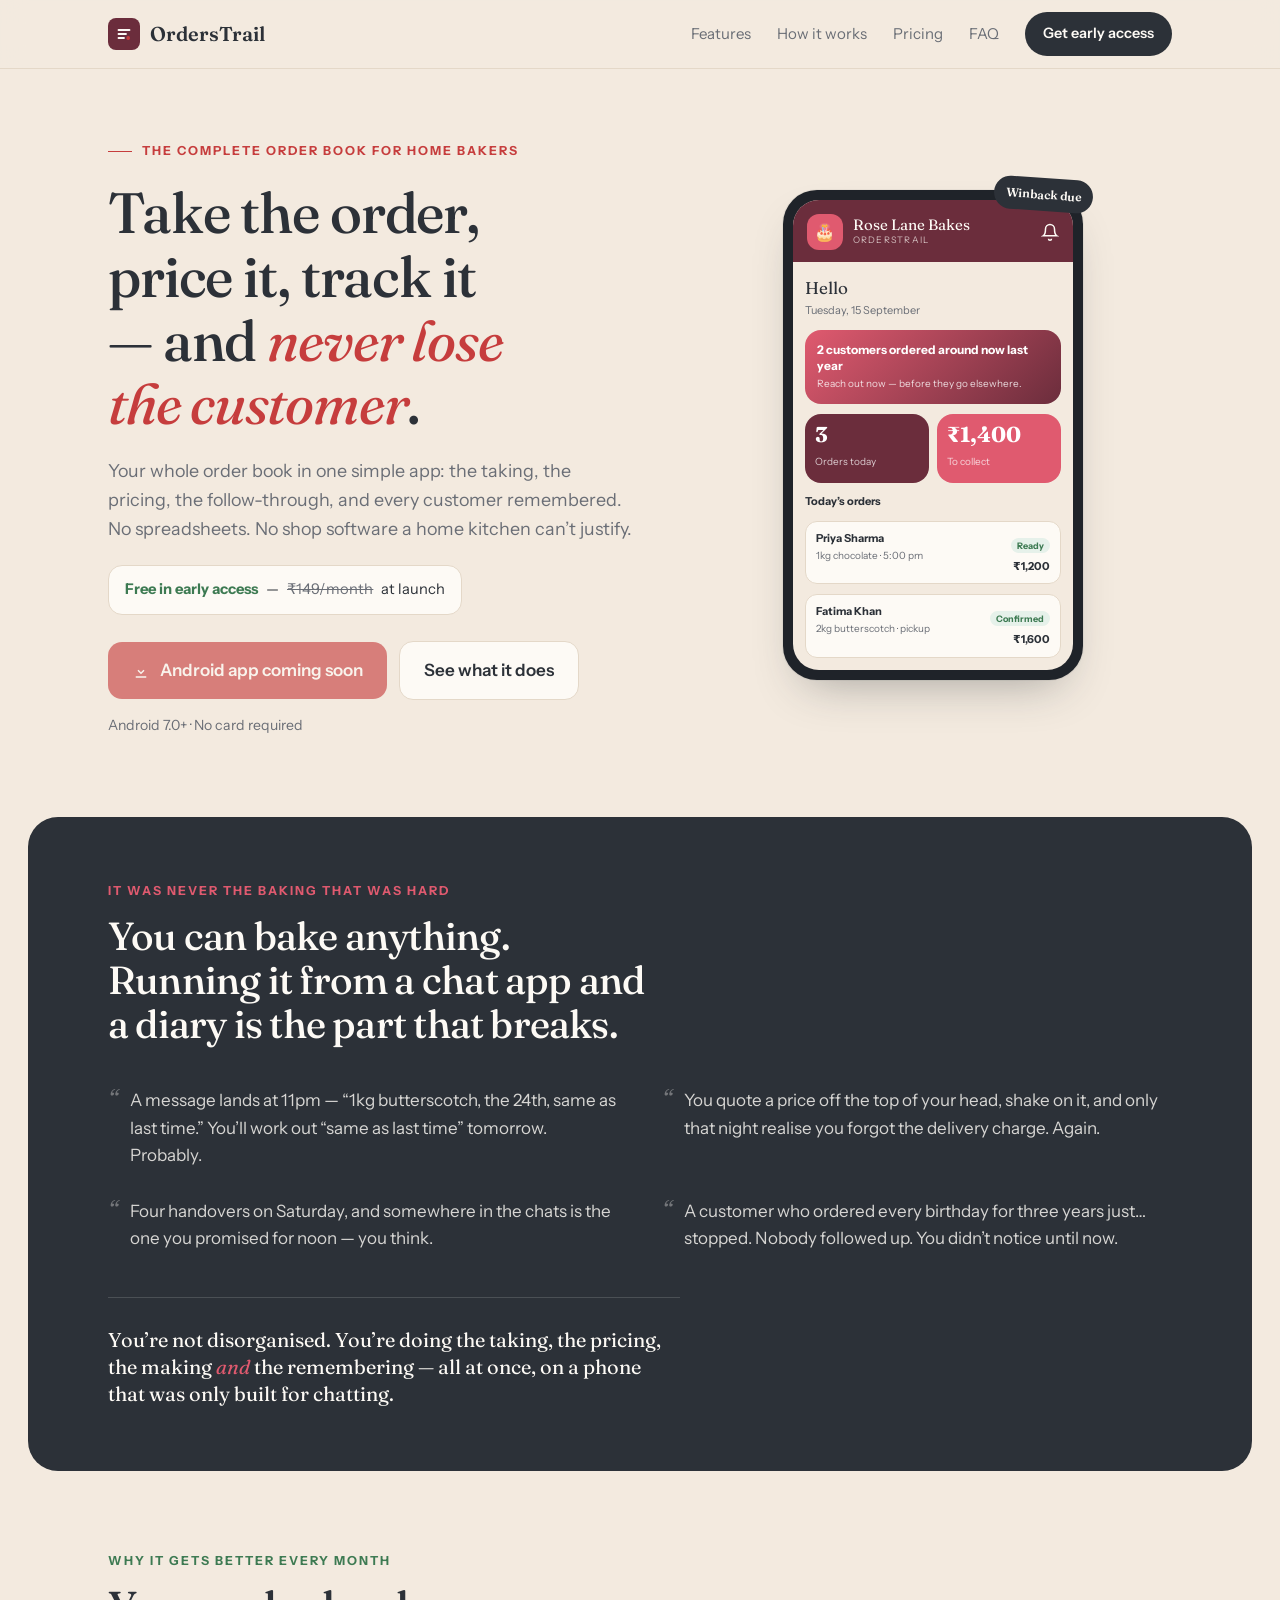
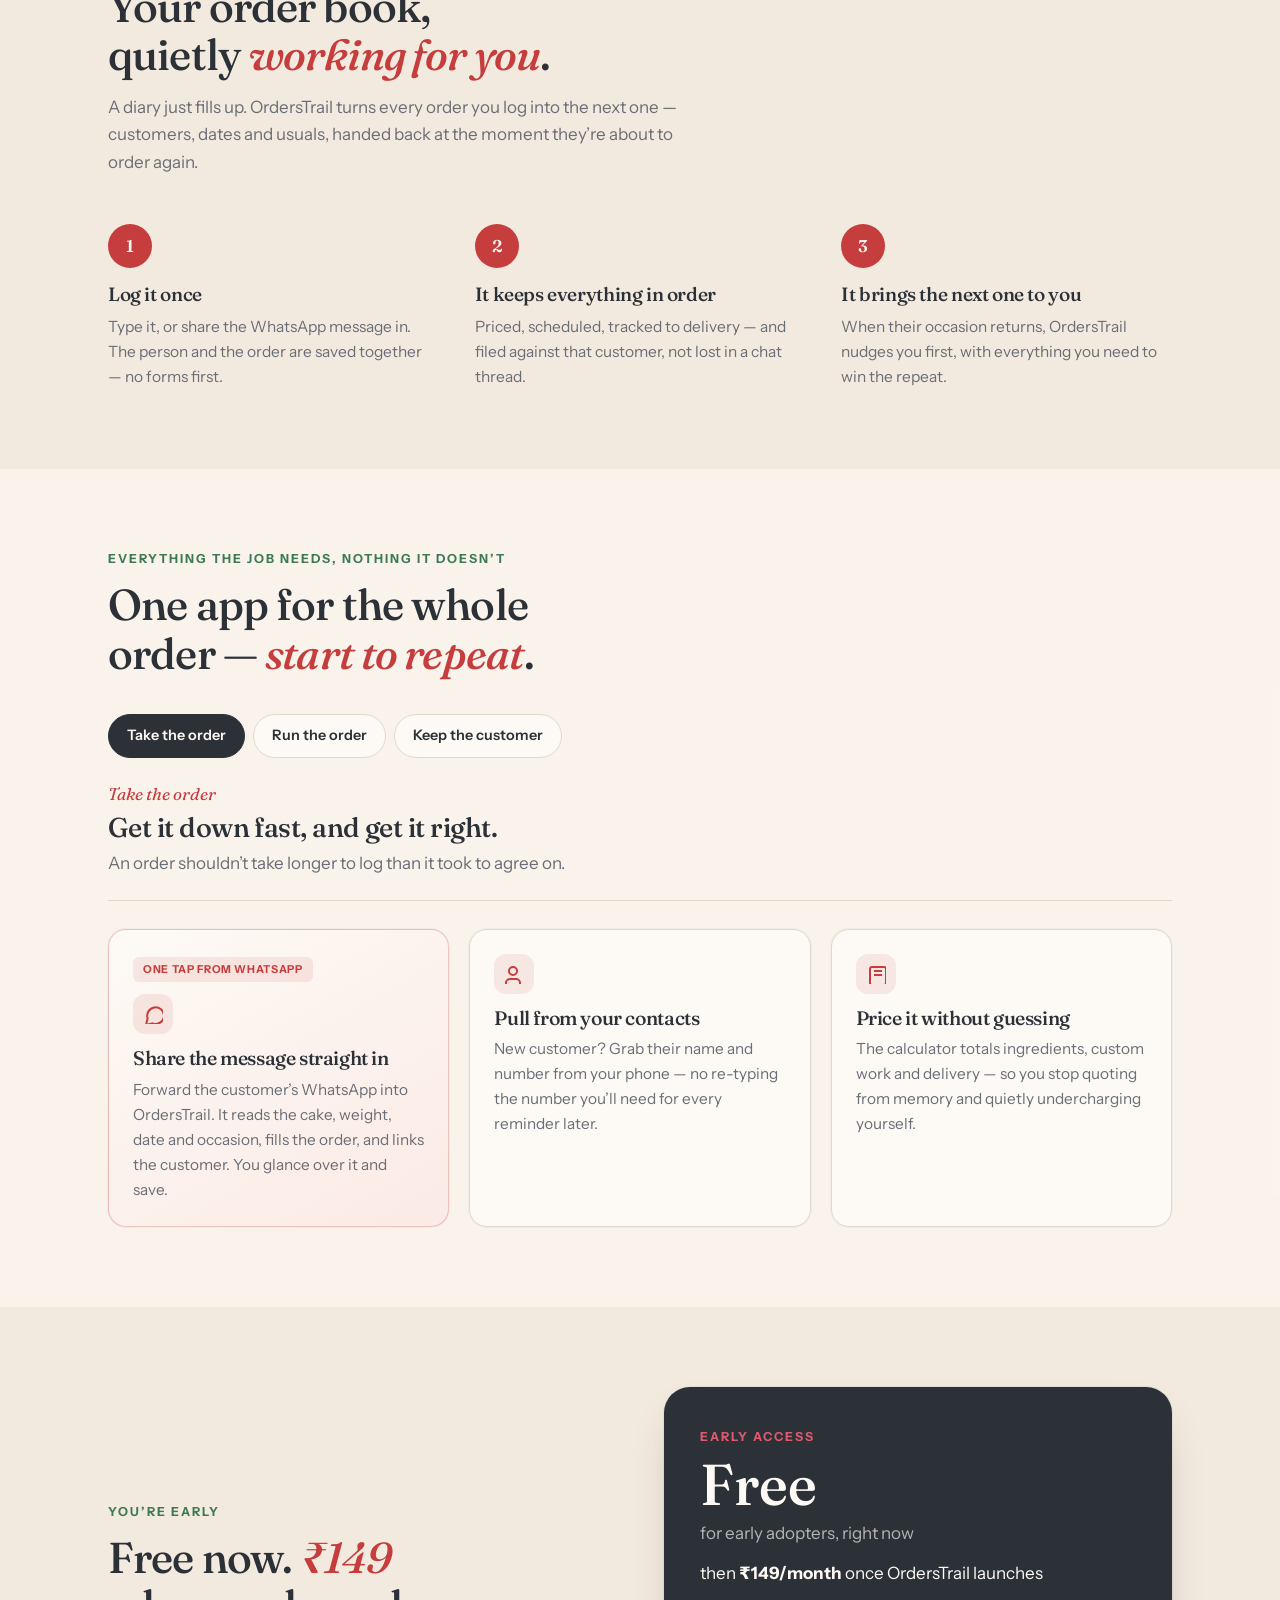
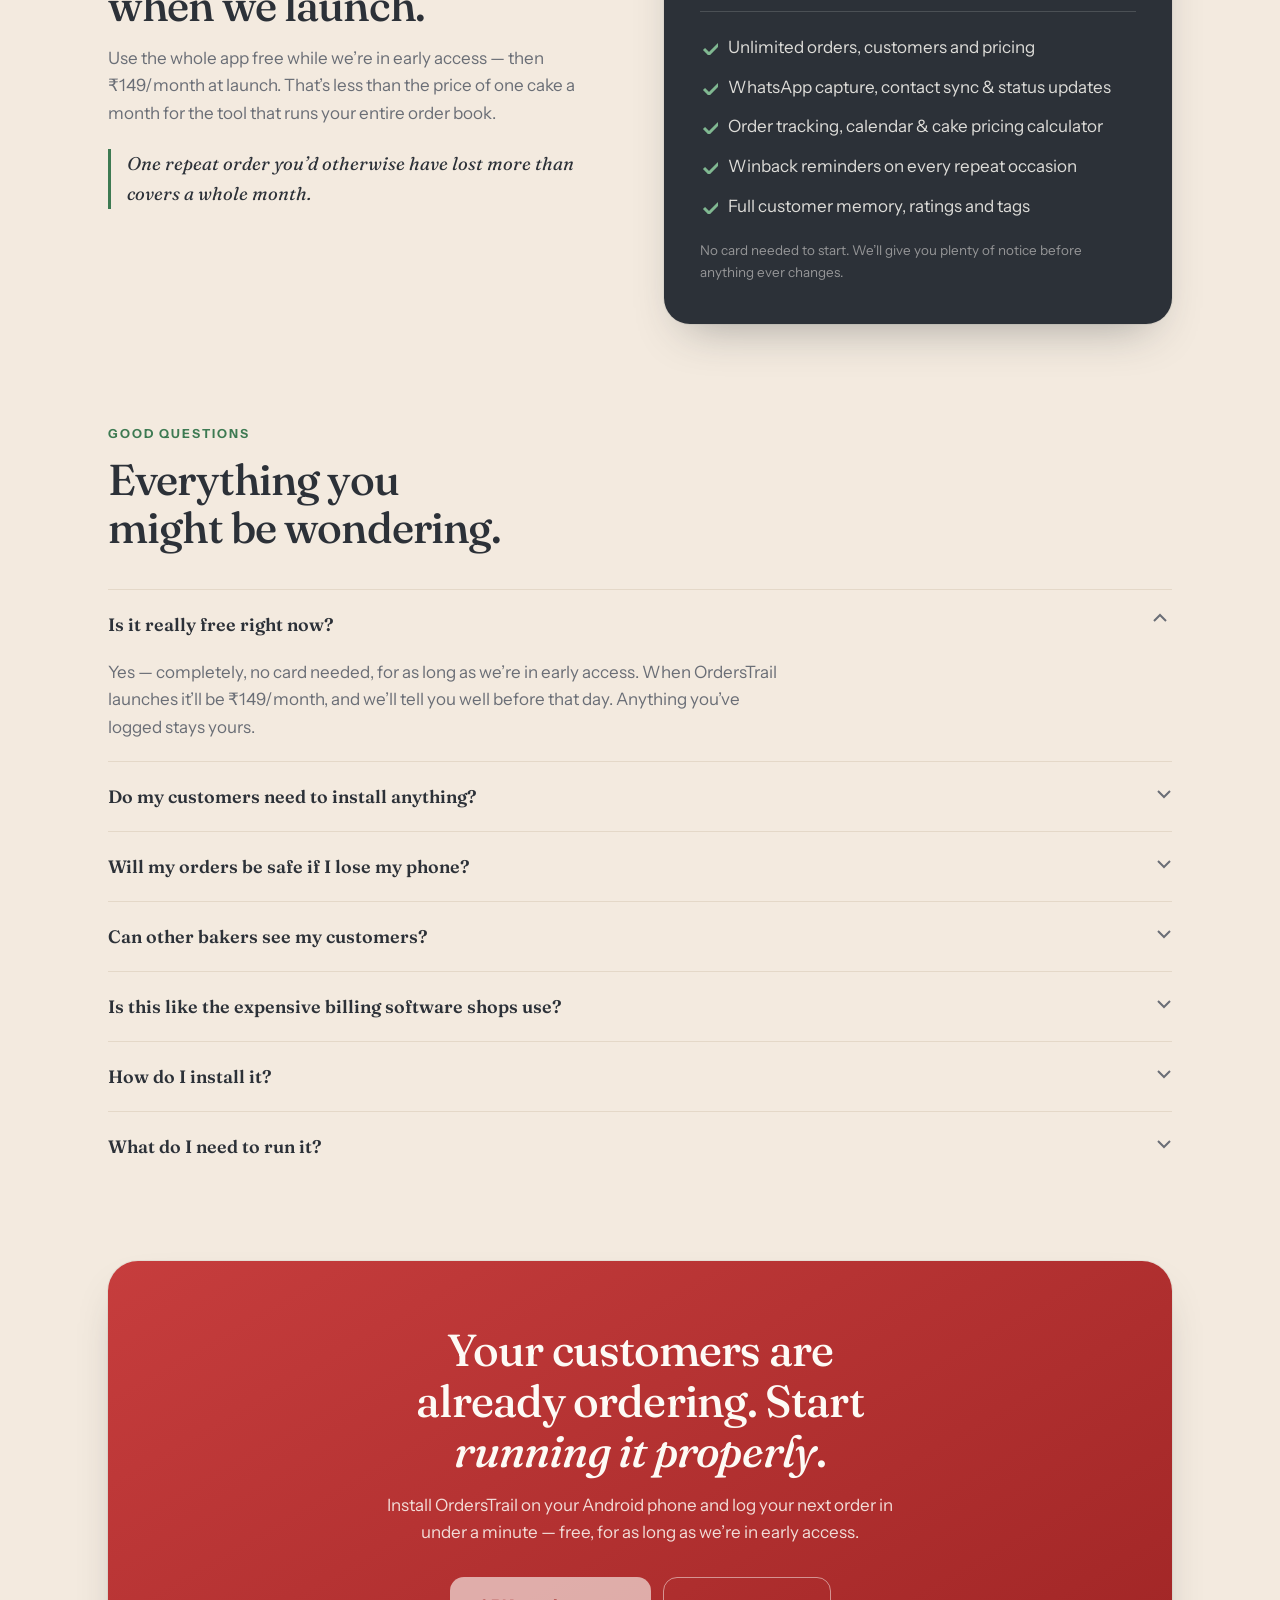
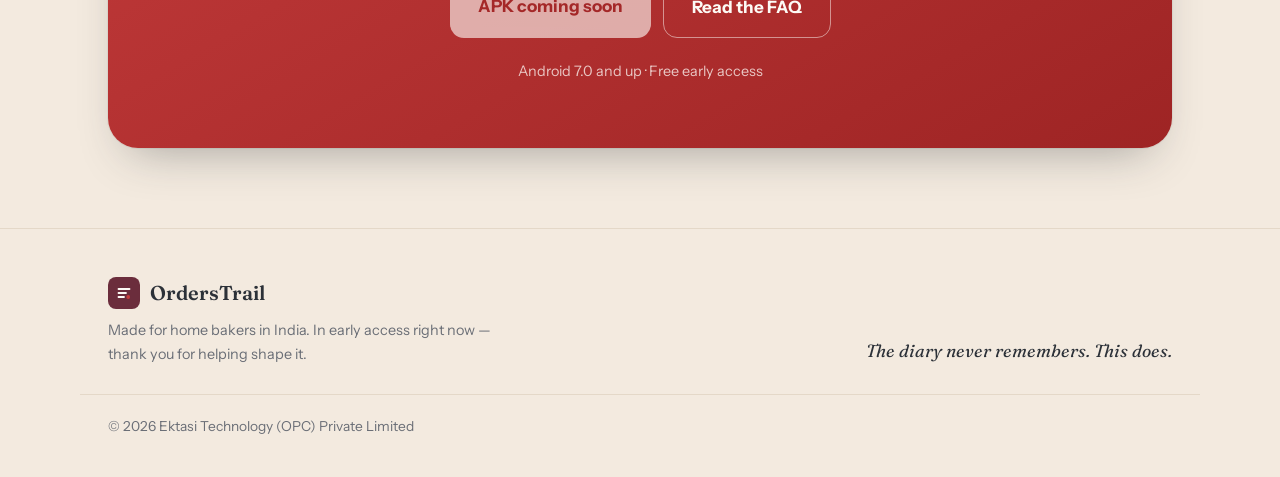
==== index.html @ fa6aa0fa "Add OrdersTrail landing site Landing page, 404 page, icons and robots.txt. Download buttons serve or" ====
<!DOCTYPE html>
<html lang="en">
<head>
<meta charset="UTF-8">
<meta name="viewport" content="width=device-width, initial-scale=1.0">
<title>OrdersTrail — the complete order book for home bakers</title>
<meta name="description" content="Take the order, price it, track it to the door, and never lose the customer. One simple order-management app for home bakers. Free early access, ₹149/month at launch.">
<meta name="theme-color" content="#6B2D3C">
<link rel="icon" href="favicon.svg" type="image/svg+xml">
<link rel="apple-touch-icon" href="apple-touch-icon.png">
<meta property="og:type" content="website">
<meta property="og:site_name" content="OrdersTrail">
<meta property="og:title" content="OrdersTrail — the complete order book for home bakers">
<meta property="og:description" content="Take the order, price it, track it to the door, and never lose the customer. Free in early access for Android.">
<meta name="twitter:card" content="summary">
<link rel="preconnect" href="https://fonts.googleapis.com">
<link rel="preconnect" href="https://fonts.gstatic.com" crossorigin>
<link href="https://fonts.googleapis.com/css2?family=Fraunces:ital,opsz,wght@0,9..144,400..700;1,9..144,400..600&family=Instrument+Sans:ital,wght@0,400..700;1,400..600&display=swap" rel="stylesheet">
<style>
  :root{
    --paper:#F3EADF;
    --cream:#FDFAF5;
    --ink:#2C3138;
    --muted:#6A6E76;
    --line:#E4D8C8;
    --accent:#C63D3D;
    --accent-deep:#9E2424;
    --sage:#3D7A52;
    --sage-soft:#E6F1EA;
    --app-bar:#6B2D3C;
    --app-action:#E05A6F;
    --phone:#1F2329;
    --shadow:0 0 0 1px rgba(44,49,56,.06), 0 22px 48px -22px rgba(44,49,56,.42);
  }
  *{box-sizing:border-box;margin:0;padding:0}
  html{scroll-behavior:smooth;-webkit-font-smoothing:antialiased}
  body{background:var(--paper);color:var(--ink);font-family:"Instrument Sans",system-ui,sans-serif;font-size:17px;line-height:1.62}
  h1,h2,h3,h4{font-family:"Fraunces",Georgia,serif;font-weight:520;line-height:1.12;letter-spacing:-.02em;text-wrap:balance}
  a{color:inherit;text-decoration:none}
  ::selection{background:var(--accent);color:var(--cream)}
  .wrap{max-width:1120px;margin:0 auto;padding:0 28px}
  button{font:inherit;cursor:pointer;background:none;border:0;color:inherit}

  header.nav{position:sticky;top:0;z-index:50;background:rgba(243,234,223,.86);backdrop-filter:blur(12px);border-bottom:1px solid var(--line)}
  .nav-in{display:flex;align-items:center;justify-content:space-between;height:68px}
  .brand{display:flex;align-items:center;gap:10px;font-family:"Fraunces",serif;font-size:1.25rem;font-weight:600}
  .mark{width:32px;height:32px;border-radius:8px;background:var(--app-bar);display:grid;place-items:center}
  .nav-links{display:flex;align-items:center;gap:26px;font-size:.94rem;color:var(--muted)}
  .nav-links a:hover{color:var(--ink)}
  .btn-sm{background:var(--ink);color:var(--cream);padding:10px 18px;border-radius:999px;font-weight:600;font-size:.9rem}
  .btn-sm:hover{background:var(--accent)}
  .menu-btn{display:none;width:44px;height:44px;border-radius:999px}
  .mobile-nav{display:none;border-top:1px solid var(--line);background:var(--cream);padding:12px 28px 18px}
  .mobile-nav a{display:block;padding:12px 8px}
  .mobile-nav.open{display:block}

  .hero{padding:64px 0 80px}
  .hero-grid{display:grid;grid-template-columns:1.05fr .95fr;gap:56px;align-items:center}
  .eyebrow{display:inline-flex;align-items:center;gap:10px;font-size:.78rem;letter-spacing:.16em;text-transform:uppercase;color:var(--accent);font-weight:700;margin-bottom:20px}
  .eyebrow::before{content:"";width:24px;height:1.5px;background:var(--accent)}
  h1.head{font-size:clamp(2.35rem,5vw,3.55rem);font-weight:500;max-width:18ch}
  h1.head em{font-style:italic;font-weight:450;color:var(--accent)}
  .sub{margin-top:20px;font-size:1.12rem;color:var(--muted);max-width:46ch}
  .access{margin-top:22px;display:inline-flex;flex-wrap:wrap;gap:8px;align-items:center;background:var(--cream);border:1px solid var(--line);border-radius:14px;padding:12px 16px;font-size:.92rem}
  .access b{color:var(--sage)}
  .access .thru{color:var(--muted);text-decoration:line-through}
  .cta-row{display:flex;flex-wrap:wrap;gap:12px;margin-top:26px;align-items:center}
  .btn{display:inline-flex;align-items:center;gap:10px;padding:15px 24px;border-radius:14px;font-weight:600;min-height:48px}
  .btn-primary{background:var(--accent);color:var(--cream);box-shadow:0 12px 24px -12px rgba(198,61,61,.65)}
  .btn-primary:hover{transform:translateY(-1px)}
  .btn-ghost{border:1.5px solid var(--line);background:var(--cream)}
  .btn-ghost:hover{border-color:var(--ink)}
  .meta{margin-top:14px;font-size:.88rem;color:var(--muted)}

  .phone-wrap{display:flex;justify-content:center}
  .phone{width:300px;background:var(--phone);border-radius:34px;padding:10px;box-shadow:var(--shadow);position:relative}
  .stamp{position:absolute;right:-10px;top:-12px;background:var(--ink);color:var(--cream);font-family:"Fraunces",serif;font-size:.75rem;font-weight:600;padding:7px 12px;border-radius:999px;transform:rotate(4deg)}
  .screen{background:var(--paper);border-radius:26px;overflow:hidden}
  .appbar{display:flex;align-items:center;justify-content:space-between;background:var(--app-bar);color:var(--cream);padding:14px 14px 12px}
  .appbar-l{display:flex;align-items:center;gap:10px}
  .cake{width:36px;height:36px;border-radius:12px;background:var(--app-action);display:grid;place-items:center}
  .bname{font-family:"Fraunces",serif;font-size:15px;line-height:1.1}
  .bsub{font-size:9px;letter-spacing:.14em;opacity:.7}
  .screen-body{padding:12px;display:flex;flex-direction:column;gap:10px}
  .wb{background:linear-gradient(135deg,var(--app-action),var(--app-bar));color:#fff;border-radius:16px;padding:12px}
  .wb p{font-size:12px;font-weight:700;line-height:1.35}
  .wb span{display:block;font-size:10px;font-weight:400;opacity:.8;margin-top:2px}
  .stats{display:grid;grid-template-columns:1fr 1fr;gap:8px}
  .stat{border-radius:16px;padding:10px;color:#fff}
  .stat.a{background:var(--app-bar)}
  .stat.b{background:var(--app-action)}
  .stat strong{font-family:"Fraunces",serif;font-size:1.35rem;display:block;line-height:1}
  .stat em{font-style:normal;font-size:10px;opacity:.75}
  .orow{background:var(--cream);border:1px solid var(--line);border-radius:12px;padding:8px 10px;display:flex;justify-content:space-between;gap:8px}
  .orow .n{font-size:11px;font-weight:700}
  .orow .i{font-size:10px;color:var(--muted)}
  .pill{font-size:9px;font-weight:700;background:var(--sage-soft);color:var(--sage);border-radius:999px;padding:2px 6px}

  .problem{margin:0 28px;background:var(--ink);color:var(--cream);border-radius:30px;padding:64px 0}
  .problem .kicker{color:var(--app-action);font-size:.78rem;letter-spacing:.16em;text-transform:uppercase;font-weight:700;margin-bottom:14px}
  .problem h2{color:var(--cream);font-size:clamp(1.7rem,3.4vw,2.45rem);font-weight:480;max-width:22ch}
  .scenes{display:grid;grid-template-columns:1fr 1fr;gap:28px 44px;margin-top:40px}
  .scene{display:flex;gap:12px}
  .scene .q{font-family:"Fraunces",serif;font-style:italic;font-size:1.5rem;color:rgba(253,250,245,.35);line-height:1}
  .scene p{color:rgba(253,250,245,.82)}
  .problem-foot{margin-top:44px;padding-top:28px;border-top:1px solid rgba(253,250,245,.15);font-family:"Fraunces",serif;font-size:1.25rem;max-width:44ch;line-height:1.35}
  .problem-foot em{font-style:italic;color:var(--app-action)}

  section.block{padding:80px 0}
  .kicker{font-size:.78rem;letter-spacing:.16em;text-transform:uppercase;color:var(--sage);font-weight:700;margin-bottom:12px}
  h2.title{font-size:clamp(2rem,3.6vw,2.7rem);font-weight:500;max-width:18ch}
  h2.title em{font-style:italic;color:var(--accent)}
  .lead{color:var(--muted);margin-top:14px;max-width:54ch}

  .steps{display:grid;grid-template-columns:repeat(3,1fr);gap:36px;margin-top:48px}
  .snum{width:44px;height:44px;border-radius:50%;background:var(--accent);color:var(--cream);display:grid;place-items:center;font-family:"Fraunces",serif;font-weight:600;margin-bottom:16px}
  .step h3{font-size:1.2rem;margin-bottom:8px}
  .step p{color:var(--muted);font-size:.97rem}

  .features{background:rgba(253,250,245,.6)}
  .tabs{display:flex;gap:8px;flex-wrap:wrap;margin:36px 0 22px}
  .tab{min-height:44px;padding:0 18px;border-radius:999px;border:1px solid var(--line);background:var(--cream);font-weight:600;font-size:.9rem}
  .tab[aria-selected="true"]{background:var(--ink);color:var(--cream);border-color:var(--ink)}
  .act-copy{border-bottom:1px solid var(--line);padding-bottom:22px;margin-bottom:28px}
  .act-copy .time{font-family:"Fraunces",serif;font-style:italic;color:var(--accent)}
  .act-copy h3{font-size:1.7rem;margin:4px 0 8px}
  .act-copy p{color:var(--muted);max-width:56ch}
  .grid{display:grid;grid-template-columns:repeat(3,1fr);gap:20px}
  .fcard{background:var(--cream);border:1px solid var(--line);border-radius:18px;padding:24px;box-shadow:0 0 0 1px rgba(44,49,56,.04)}
  .fcard.standout{border-color:rgba(198,61,61,.28);background:linear-gradient(150deg,#FDFAf5,#FBEAE5)}
  .badge{display:inline-block;font-size:.68rem;letter-spacing:.06em;text-transform:uppercase;font-weight:700;color:var(--accent);background:rgba(198,61,61,.1);padding:4px 10px;border-radius:6px;margin-bottom:12px}
  .ficon{width:40px;height:40px;border-radius:12px;background:rgba(198,61,61,.1);color:var(--accent);display:grid;place-items:center;margin-bottom:14px}
  .fcard h4{font-size:1.22rem;margin-bottom:8px}
  .fcard p{color:var(--muted);font-size:.96rem}
  .panel{display:none}
  .panel.active{display:block}

  .price-grid{display:grid;grid-template-columns:1fr 1fr;gap:48px;align-items:center}
  .quote{margin-top:22px;padding-left:16px;border-left:3px solid var(--sage);font-family:"Fraunces",serif;font-style:italic;font-size:1.15rem}
  .price-box{background:var(--ink);color:var(--cream);border-radius:26px;padding:40px 36px;box-shadow:var(--shadow)}
  .pb-kick{font-size:.78rem;letter-spacing:.16em;text-transform:uppercase;color:var(--app-action);font-weight:700}
  .pb-free{font-family:"Fraunces",serif;font-size:3.6rem;font-weight:520;line-height:.95;margin-top:10px}
  .pb-sub{color:rgba(253,250,245,.65);margin-top:8px}
  .price-box ul{list-style:none;margin-top:24px;padding-top:22px;border-top:1px solid rgba(253,250,245,.15);display:grid;gap:12px}
  .price-box li{display:flex;gap:10px;color:rgba(253,250,245,.85)}
  .price-box li svg{flex:none;margin-top:3px;color:#80B891}
  .pb-note{margin-top:20px;font-size:.84rem;color:rgba(253,250,245,.5)}

  .faq-item{border-top:1px solid var(--line)}
  .faq-item button{width:100%;display:flex;justify-content:space-between;gap:16px;text-align:left;padding:20px 0;font-family:"Fraunces",serif;font-size:1.12rem;font-weight:600}
  .faq-item .a{display:none;padding:0 0 20px;color:var(--muted);max-width:62ch}
  .faq-item.open .a{display:block}
  .chev{transition:transform .2s;color:var(--muted)}
  .faq-item.open .chev{transform:rotate(180deg)}

  .dl{padding-bottom:80px}
  .dl-card{background:linear-gradient(150deg,var(--accent),var(--accent-deep));color:var(--cream);border-radius:30px;padding:64px 28px;text-align:center;box-shadow:var(--shadow)}
  .dl-card h2{color:var(--cream);font-size:clamp(2rem,3.8vw,2.8rem);max-width:20ch;margin:0 auto;font-weight:490}
  .dl-card h2 em{font-style:italic}
  .dl-card .sub2{color:rgba(253,250,245,.85);margin:16px auto 0;max-width:46ch}
  .dl-btns{display:flex;gap:12px;justify-content:center;flex-wrap:wrap;margin-top:30px}
  .btn-dl{background:var(--cream);color:var(--accent-deep);padding:16px 28px;border-radius:14px;font-weight:700}
  .btn-dl.secondary{background:transparent;color:var(--cream);border:1.5px solid rgba(253,250,245,.5)}
  .dl-meta{margin-top:22px;font-size:.9rem;color:rgba(253,250,245,.75)}
  .is-soon{opacity:.62;pointer-events:none;cursor:default;box-shadow:none}

  footer{padding:48px 0 40px;border-top:1px solid var(--line)}
  .foot-in{display:flex;justify-content:space-between;align-items:flex-end;flex-wrap:wrap;gap:20px}
  .foot-in p{color:var(--muted);font-size:.9rem;max-width:42ch;margin-top:10px}
  .foot-tag{font-family:"Fraunces",serif;font-style:italic;font-size:1.1rem}
  .foot-legal{display:flex;justify-content:space-between;flex-wrap:wrap;gap:12px;margin-top:28px;padding-top:20px;border-top:1px solid var(--line);color:var(--muted);font-size:.86rem}

  @media(max-width:860px){
    .nav-links{display:none}
    .menu-btn{display:grid;place-items:center}
    .hero-grid,.scenes,.steps,.grid,.price-grid{grid-template-columns:1fr}
    .hero{padding:40px 0 56px}
    .problem{margin:0 16px}
    .stamp{display:none}
  }
  @media(prefers-reduced-motion:reduce){html{scroll-behavior:auto}}
</style>
</head>
<body>

<header class="nav">
  <div class="wrap nav-in">
    <a class="brand" href="#">
      <span class="mark" aria-hidden="true">
        <svg width="16" height="16" viewBox="0 0 16 16" fill="none"><path d="M2.5 4h11M2.5 8h7.5M2.5 12h5.5" stroke="#FDFAF5" stroke-width="1.8" stroke-linecap="round"/><circle cx="12.2" cy="12" r="1.9" fill="#C63D3D"/></svg>
      </span>
      OrdersTrail
    </a>
    <nav class="nav-links">
      <a href="#features">Features</a>
      <a href="#how">How it works</a>
      <a href="#pricing">Pricing</a>
      <a href="#faq">FAQ</a>
      <a class="btn-sm" href="#get">Get early access</a>
    </nav>
    <button class="menu-btn" type="button" aria-label="Open menu" onclick="document.getElementById('mnav').classList.toggle('open')">
      <svg width="20" height="20" viewBox="0 0 24 24" fill="none" stroke="currentColor" stroke-width="2"><path d="M4 7h16M4 12h16M4 17h16"/></svg>
    </button>
  </div>
  <nav class="mobile-nav" id="mnav">
    <a href="#features" onclick="this.parentElement.classList.remove('open')">Features</a>
    <a href="#how" onclick="this.parentElement.classList.remove('open')">How it works</a>
    <a href="#pricing" onclick="this.parentElement.classList.remove('open')">Pricing</a>
    <a href="#faq" onclick="this.parentElement.classList.remove('open')">FAQ</a>
    <a class="btn-sm" href="#get" style="display:inline-block;margin-top:8px;text-align:center" onclick="this.parentElement.classList.remove('open')">Download for Android</a>
  </nav>
</header>

<section class="hero">
  <div class="wrap hero-grid">
    <div>
      <p class="eyebrow">The complete order book for home bakers</p>
      <h1 class="head">Take the order, price it, track it — and <em>never lose the customer</em>.</h1>
      <p class="sub">Your whole order book in one simple app: the taking, the pricing, the follow-through, and every customer remembered. No spreadsheets. No shop software a home kitchen can’t justify.</p>
      <div class="access"><b>Free in early access</b> — <span class="thru">₹149/month</span> at launch</div>
      <div class="cta-row">
        <a class="btn btn-primary" href="orderstrail.apk" download="OrdersTrail.apk" type="application/vnd.android.package-archive" data-apk data-soon="Android app coming soon">
          <svg width="18" height="18" viewBox="0 0 24 24" fill="currentColor" aria-hidden="true"><path d="M12 3v10.6l3.3-3.3 1.4 1.4L12 16.4l-4.7-4.7 1.4-1.4L12 13.6V3zM5 19h14v2H5z"/></svg>
          <span data-apk-label>Download for Android</span>
        </a>
        <a class="btn btn-ghost" href="#features">See what it does</a>
      </div>
      <p class="meta">Android 7.0+<span class="apk-size" hidden> · ~<span data-mb></span> MB</span> · No card required</p>
    </div>

    <div class="phone-wrap">
      <div class="phone">
        <span class="stamp">Winback due</span>
        <div class="screen">
          <div class="appbar">
            <div class="appbar-l">
              <div class="cake">🎂</div>
              <div>
                <div class="bname">Rose Lane Bakes</div>
                <div class="bsub">ORDERSTRAIL</div>
              </div>
            </div>
            <svg width="18" height="18" viewBox="0 0 24 24" fill="none" stroke="currentColor" stroke-width="2"><path d="M6 8a6 6 0 0 1 12 0c0 7 3 9 3 9H3s3-2 3-9"/><path d="M10 21a2 2 0 0 0 4 0"/></svg>
          </div>
          <div class="screen-body">
            <div>
              <div style="font-family:Fraunces,serif;font-size:17px">Hello</div>
              <div style="font-size:11px;color:var(--muted)">Tuesday, 15 September</div>
            </div>
            <div class="wb">
              <p>2 customers ordered around now last year</p>
              <span>Reach out now — before they go elsewhere.</span>
            </div>
            <div class="stats">
              <div class="stat a"><strong>3</strong><em>Orders today</em></div>
              <div class="stat b"><strong>₹1,400</strong><em>To collect</em></div>
            </div>
            <div style="font-size:11px;font-weight:700">Today’s orders</div>
            <div class="orow">
              <div><div class="n">Priya Sharma</div><div class="i">1kg chocolate · 5:00 pm</div></div>
              <div style="text-align:right"><span class="pill">Ready</span><div class="n">₹1,200</div></div>
            </div>
            <div class="orow">
              <div><div class="n">Fatima Khan</div><div class="i">2kg butterscotch · pickup</div></div>
              <div style="text-align:right"><span class="pill">Confirmed</span><div class="n">₹1,600</div></div>
            </div>
          </div>
        </div>
      </div>
    </div>
  </div>
</section>

<section>
  <div class="problem">
    <div class="wrap">
      <p class="kicker">It was never the baking that was hard</p>
      <h2>You can bake anything. Running it from a chat app and a diary is the part that breaks.</h2>
      <div class="scenes">
        <div class="scene"><span class="q">“</span><p>A message lands at 11pm — “1kg butterscotch, the 24th, same as last time.” You’ll work out “same as last time” tomorrow. Probably.</p></div>
        <div class="scene"><span class="q">“</span><p>You quote a price off the top of your head, shake on it, and only that night realise you forgot the delivery charge. Again.</p></div>
        <div class="scene"><span class="q">“</span><p>Four handovers on Saturday, and somewhere in the chats is the one you promised for noon — you think.</p></div>
        <div class="scene"><span class="q">“</span><p>A customer who ordered every birthday for three years just… stopped. Nobody followed up. You didn’t notice until now.</p></div>
      </div>
      <p class="problem-foot">You’re not disorganised. You’re doing the taking, the pricing, the making <em>and</em> the remembering — all at once, on a phone that was only built for chatting.</p>
    </div>
  </div>
</section>

<section class="block" id="how">
  <div class="wrap">
    <p class="kicker">Why it gets better every month</p>
    <h2 class="title">Your order book, quietly <em>working for you</em>.</h2>
    <p class="lead">A diary just fills up. OrdersTrail turns every order you log into the next one — customers, dates and usuals, handed back at the moment they’re about to order again.</p>
    <div class="steps">
      <div class="step"><div class="snum">1</div><h3>Log it once</h3><p>Type it, or share the WhatsApp message in. The person and the order are saved together — no forms first.</p></div>
      <div class="step"><div class="snum">2</div><h3>It keeps everything in order</h3><p>Priced, scheduled, tracked to delivery — and filed against that customer, not lost in a chat thread.</p></div>
      <div class="step"><div class="snum">3</div><h3>It brings the next one to you</h3><p>When their occasion returns, OrdersTrail nudges you first, with everything you need to win the repeat.</p></div>
    </div>
  </div>
</section>

<section class="block features" id="features">
  <div class="wrap">
    <p class="kicker">Everything the job needs, nothing it doesn’t</p>
    <h2 class="title">One app for the whole order — <em>start to repeat</em>.</h2>
    <div class="tabs" role="tablist">
      <button class="tab" role="tab" aria-selected="true" data-tab="take">Take the order</button>
      <button class="tab" role="tab" aria-selected="false" data-tab="run">Run the order</button>
      <button class="tab" role="tab" aria-selected="false" data-tab="keep">Keep the customer</button>
    </div>

    <div class="panel active" id="take">
      <div class="act-copy">
        <p class="time">Take the order</p>
        <h3>Get it down fast, and get it right.</h3>
        <p>An order shouldn’t take longer to log than it took to agree on.</p>
      </div>
      <div class="grid">
        <article class="fcard standout">
          <span class="badge">One tap from WhatsApp</span>
          <div class="ficon"><svg width="20" height="20" fill="none" stroke="currentColor" stroke-width="2"><path d="M21 11.5a8.4 8.4 0 0 1-11.3 7.9L3 21l1.6-6.7A8.4 8.4 0 1 1 21 11.5Z"/></svg></div>
          <h4>Share the message straight in</h4>
          <p>Forward the customer’s WhatsApp into OrdersTrail. It reads the cake, weight, date and occasion, fills the order, and links the customer. You glance over it and save.</p>
        </article>
        <article class="fcard">
          <div class="ficon"><svg width="20" height="20" fill="none" stroke="currentColor" stroke-width="2"><path d="M16 21v-2a4 4 0 0 0-4-4H6a4 4 0 0 0-4 4v2"/><circle cx="9" cy="7" r="4"/></svg></div>
          <h4>Pull from your contacts</h4>
          <p>New customer? Grab their name and number from your phone — no re-typing the number you’ll need for every reminder later.</p>
        </article>
        <article class="fcard">
          <div class="ficon"><svg width="20" height="20" fill="none" stroke="currentColor" stroke-width="2"><rect x="4" y="3" width="16" height="18" rx="2"/><path d="M8 7h8M8 11h8"/></svg></div>
          <h4>Price it without guessing</h4>
          <p>The calculator totals ingredients, custom work and delivery — so you stop quoting from memory and quietly undercharging yourself.</p>
        </article>
      </div>
    </div>

    <div class="panel" id="run">
      <div class="act-copy">
        <p class="time">Run the order</p>
        <h3>Get them all made and out the door.</h3>
        <p>Everyday order management — no clunky POS, just what a baker actually needs.</p>
      </div>
      <div class="grid">
        <article class="fcard">
          <div class="ficon"><svg width="20" height="20" fill="none" stroke="currentColor" stroke-width="2"><path d="M9 11l3 3L22 4"/><path d="M21 12v7a2 2 0 0 1-2 2H5a2 2 0 0 1-2-2V5a2 2 0 0 1 2-2h11"/></svg></div>
          <h4>Track every order to the door</h4>
          <p>New, confirmed, ready, delivered. One tap sends the right WhatsApp update for wherever it’s at — no retyping the same message.</p>
        </article>
        <article class="fcard">
          <div class="ficon"><svg width="20" height="20" fill="none" stroke="currentColor" stroke-width="2"><path d="M8 2v4M16 2v4M3 10h18"/><rect x="3" y="4" width="18" height="18" rx="2"/></svg></div>
          <h4>See your whole week</h4>
          <p>Every handover on a calendar. Spot the Saturday that already has four cakes — before you say yes to a fifth.</p>
        </article>
        <article class="fcard">
          <div class="ficon"><svg width="20" height="20" fill="none" stroke="currentColor" stroke-width="2"><path d="M3 3v18h18"/><path d="M7 15l4-5 3 3 5-7"/></svg></div>
          <h4>Know how you’re doing</h4>
          <p>Sales broken down on the screen. “How’s this week going?” answered in a glance — not a spreadsheet you never open.</p>
        </article>
      </div>
    </div>

    <div class="panel" id="keep">
      <div class="act-copy">
        <p class="time">Keep the customer</p>
        <h3>The part a diary can never do.</h3>
        <p>The order’s delivered. A diary forgets them here — this is where the next order comes from.</p>
      </div>
      <div class="grid">
        <article class="fcard standout">
          <span class="badge">The one that pays for itself</span>
          <div class="ficon"><svg width="20" height="20" fill="none" stroke="currentColor" stroke-width="2"><path d="M3 12a9 9 0 1 0 3-6.7"/><path d="M3 4v4h4"/></svg></div>
          <h4>Winback — last year’s order, handed back</h4>
          <p>Days before someone’s yearly occasion, they rise to the top of your list — with last year’s order and a message ready to send.</p>
        </article>
        <article class="fcard">
          <div class="ficon"><svg width="20" height="20" fill="none" stroke="currentColor" stroke-width="2"><rect x="3" y="4" width="18" height="16" rx="2"/><circle cx="9" cy="10" r="2"/></svg></div>
          <h4>Every customer, remembered</h4>
          <p>Full order history, their usual, your private notes — all in one tap. Everything you’d have to hold in your head, kept for you.</p>
        </article>
        <article class="fcard">
          <div class="ficon"><svg width="20" height="20" fill="none" stroke="currentColor" stroke-width="2"><path d="m12 3 2.9 5.9 6.5.9-4.7 4.6 1.1 6.5L12 18l-5.8 3 1.1-6.5L2.6 9.8l6.5-.9L12 3Z"/></svg></div>
          <h4>Rate the person, not the order</h4>
          <p>A big order can still be a difficult customer. A private rating stays on the person — only you ever see it.</p>
        </article>
      </div>
    </div>
  </div>
</section>

<section class="block" id="pricing">
  <div class="wrap price-grid">
    <div>
      <p class="kicker">You’re early</p>
      <h2 class="title">Free now. <em>₹149</em> when we launch.</h2>
      <p class="lead">Use the whole app free while we’re in early access — then ₹149/month at launch. That’s less than the price of one cake a month for the tool that runs your entire order book.</p>
      <p class="quote">One repeat order you’d otherwise have lost more than covers a whole month.</p>
    </div>
    <div class="price-box">
      <div class="pb-kick">Early access</div>
      <div class="pb-free">Free</div>
      <div class="pb-sub">for early adopters, right now</div>
      <p style="margin-top:12px">then <b>₹149/month</b> once OrdersTrail launches</p>
      <ul>
        <li><svg width="18" height="18" fill="none" stroke="currentColor" stroke-width="3"><path d="M20 6 9 17l-5-5"/></svg> Unlimited orders, customers and pricing</li>
        <li><svg width="18" height="18" fill="none" stroke="currentColor" stroke-width="3"><path d="M20 6 9 17l-5-5"/></svg> WhatsApp capture, contact sync & status updates</li>
        <li><svg width="18" height="18" fill="none" stroke="currentColor" stroke-width="3"><path d="M20 6 9 17l-5-5"/></svg> Order tracking, calendar & cake pricing calculator</li>
        <li><svg width="18" height="18" fill="none" stroke="currentColor" stroke-width="3"><path d="M20 6 9 17l-5-5"/></svg> Winback reminders on every repeat occasion</li>
        <li><svg width="18" height="18" fill="none" stroke="currentColor" stroke-width="3"><path d="M20 6 9 17l-5-5"/></svg> Full customer memory, ratings and tags</li>
      </ul>
      <p class="pb-note">No card needed to start. We’ll give you plenty of notice before anything ever changes.</p>
    </div>
  </div>
</section>

<section class="block" id="faq" style="padding-top:20px">
  <div class="wrap">
    <p class="kicker">Good questions</p>
    <h2 class="title">Everything you might be wondering.</h2>
    <div style="margin-top:36px">
      <div class="faq-item open">
        <button type="button">Is it really free right now? <svg class="chev" width="20" height="20" fill="none" stroke="currentColor" stroke-width="2"><path d="m6 9 6 6 6-6"/></svg></button>
        <p class="a">Yes — completely, no card needed, for as long as we’re in early access. When OrdersTrail launches it’ll be ₹149/month, and we’ll tell you well before that day. Anything you’ve logged stays yours.</p>
      </div>
      <div class="faq-item">
        <button type="button">Do my customers need to install anything? <svg class="chev" width="20" height="20" fill="none" stroke="currentColor" stroke-width="2"><path d="m6 9 6 6 6-6"/></svg></button>
        <p class="a">No. OrdersTrail is just for you. Your customers keep ordering however they do now — usually WhatsApp — and you keep the record on your side.</p>
      </div>
      <div class="faq-item">
        <button type="button">Will my orders be safe if I lose my phone? <svg class="chev" width="20" height="20" fill="none" stroke="currentColor" stroke-width="2"><path d="m6 9 6 6 6-6"/></svg></button>
        <p class="a">Yes. Your orders live in a secure cloud, not only on your phone, so signing in on a new phone brings everything back.</p>
      </div>
      <div class="faq-item">
        <button type="button">Can other bakers see my customers? <svg class="chev" width="20" height="20" fill="none" stroke="currentColor" stroke-width="2"><path d="m6 9 6 6 6-6"/></svg></button>
        <p class="a">Never. Your order book is private to your own account. No other baker can reach it.</p>
      </div>
      <div class="faq-item">
        <button type="button">Is this like the expensive billing software shops use? <svg class="chev" width="20" height="20" fill="none" stroke="currentColor" stroke-width="2"><path d="m6 9 6 6 6-6"/></svg></button>
        <p class="a">No, and that’s the point. Those are built for storefronts with staff, and priced for them. OrdersTrail is built for one baker and a phone.</p>
      </div>
      <div class="faq-item">
        <button type="button">How do I install it? <svg class="chev" width="20" height="20" fill="none" stroke="currentColor" stroke-width="2"><path d="m6 9 6 6 6-6"/></svg></button>
        <p class="a">Tap Download, then open OrdersTrail.apk from your notifications or your Downloads folder. The first time, Android asks for permission to install apps from your browser — tap Settings, switch on “Allow from this source”, go back and tap Install. On older phones the switch is under Settings → Security → Unknown sources. You only do this once.</p>
      </div>
      <div class="faq-item">
        <button type="button">What do I need to run it? <svg class="chev" width="20" height="20" fill="none" stroke="currentColor" stroke-width="2"><path d="m6 9 6 6 6-6"/></svg></button>
        <p class="a">Any Android phone on version 7.0 or newer, and the same internet connection you already use for WhatsApp.<span class="apk-size" hidden> It’s a small download, around <span data-mb></span> MB.</span></p>
      </div>
    </div>
  </div>
</section>

<section class="wrap dl" id="get">
  <div class="dl-card">
    <h2>Your customers are already ordering. Start <em>running it properly</em>.</h2>
    <p class="sub2">Install OrdersTrail on your Android phone and log your next order in under a minute — free, for as long as we’re in early access.</p>
    <div class="dl-btns">
      <a class="btn-dl" href="orderstrail.apk" download="OrdersTrail.apk" type="application/vnd.android.package-archive" data-apk data-soon="APK coming soon"><span data-apk-label>Download the APK</span></a>
      <a class="btn-dl secondary" href="#faq">Read the FAQ</a>
    </div>
    <p class="dl-meta">Android 7.0 and up<span class="apk-size" hidden> · ~<span data-mb></span> MB</span> · Free early access</p>
  </div>
</section>

<footer>
  <div class="wrap foot-in">
    <div>
      <div class="brand">
        <span class="mark" aria-hidden="true">
          <svg width="16" height="16" viewBox="0 0 16 16" fill="none"><path d="M2.5 4h11M2.5 8h7.5M2.5 12h5.5" stroke="#FDFAF5" stroke-width="1.8" stroke-linecap="round"/><circle cx="12.2" cy="12" r="1.9" fill="#C63D3D"/></svg>
        </span>
        OrdersTrail
      </div>
      <p>Made for home bakers in India. In early access right now — thank you for helping shape it.</p>
    </div>
    <div class="foot-tag">The diary never remembers. This does.</div>
  </div>
  <div class="wrap foot-legal">
    <span>© 2026 Ektasi Technology (OPC) Private Limited</span>
  </div>
</footer>

<script>
  document.querySelectorAll('.tab').forEach(function(btn){
    btn.addEventListener('click', function(){
      document.querySelectorAll('.tab').forEach(function(b){ b.setAttribute('aria-selected','false'); });
      document.querySelectorAll('.panel').forEach(function(p){ p.classList.remove('active'); });
      btn.setAttribute('aria-selected','true');
      document.getElementById(btn.getAttribute('data-tab')).classList.add('active');
    });
  });
  document.querySelectorAll('.faq-item button').forEach(function(btn){
    btn.addEventListener('click', function(){
      var item = btn.parentElement;
      var open = item.classList.contains('open');
      document.querySelectorAll('.faq-item').forEach(function(i){ i.classList.remove('open'); });
      if(!open) item.classList.add('open');
    });
  });

  // Download buttons: read the real APK size from the server, or show
  // "coming soon" while orderstrail.apk hasn't been uploaded yet.
  (function(){
    var links = document.querySelectorAll('[data-apk]');
    if (!links.length || !window.fetch) return;
    fetch(links[0].getAttribute('href'), {method:'HEAD', cache:'no-store'}).then(function(r){
      var type = (r.headers.get('content-type') || '').toLowerCase();
      if (r.status === 404 || (r.ok && type.indexOf('text/html') === 0)) {
        links.forEach(function(a){
          a.removeAttribute('href');
          a.removeAttribute('download');
          a.setAttribute('aria-disabled', 'true');
          a.classList.add('is-soon');
          var label = a.querySelector('[data-apk-label]');
          if (label) label.textContent = a.getAttribute('data-soon');
        });
        return;
      }
      var bytes = parseInt(r.headers.get('content-length') || '0', 10);
      if (!r.ok || !bytes) return;
      var mb = String(Math.max(1, Math.round(bytes / 1048576)));
      document.querySelectorAll('[data-mb]').forEach(function(s){ s.textContent = mb; });
      document.querySelectorAll('.apk-size').forEach(function(s){ s.hidden = false; });
    }).catch(function(){});
  })();
</script>
</body>
</html>
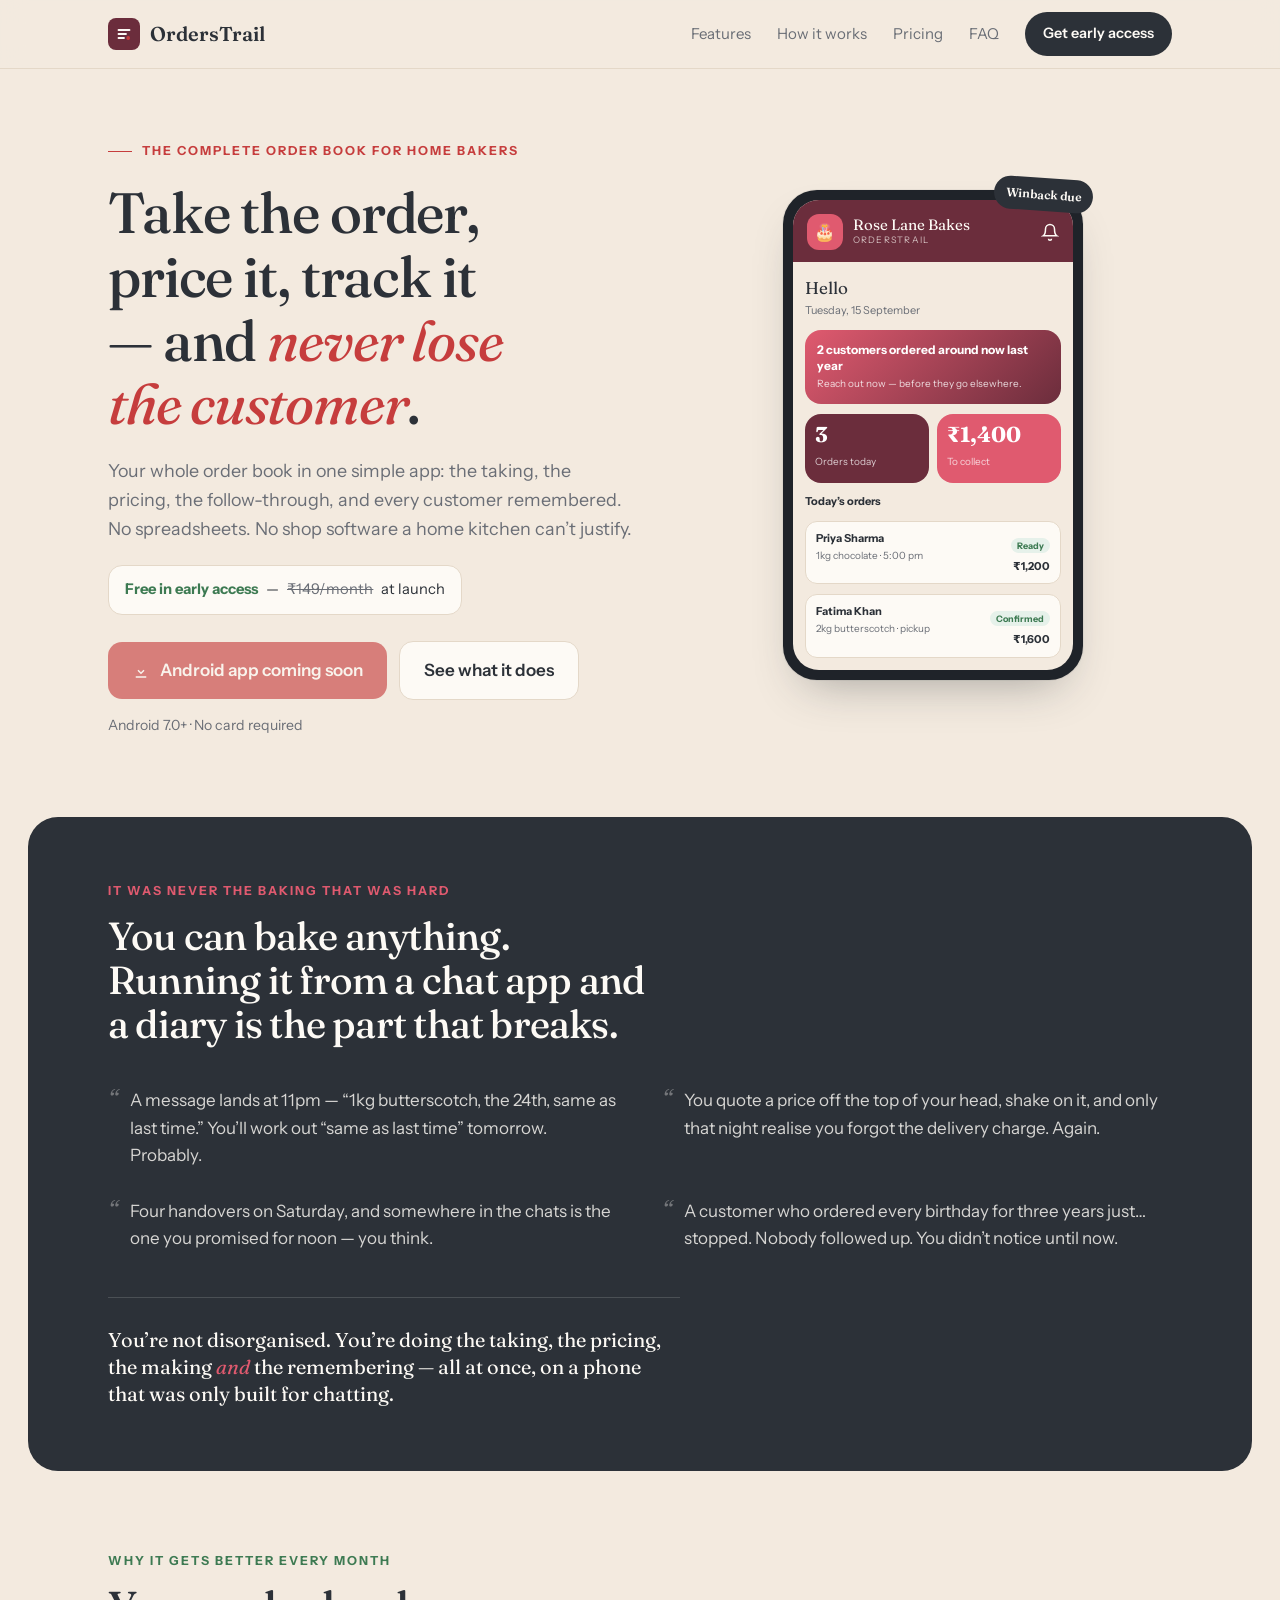
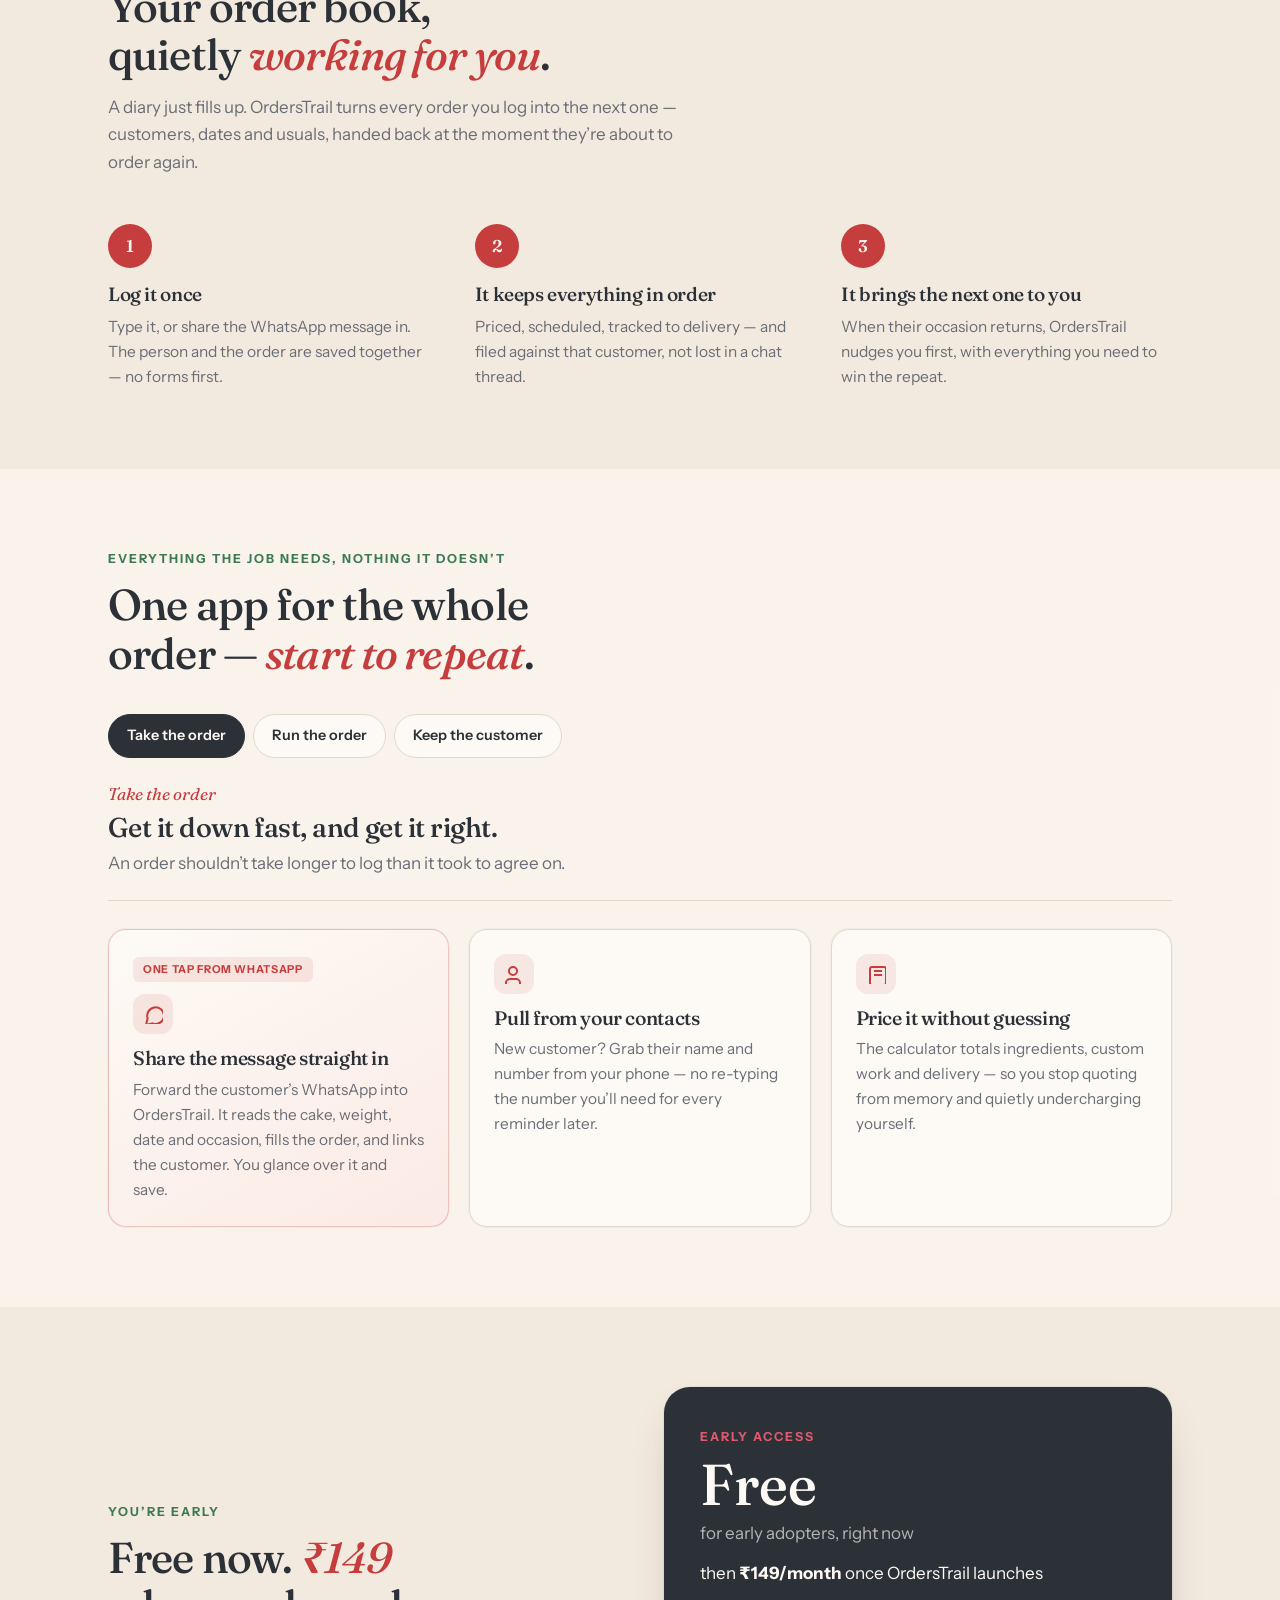
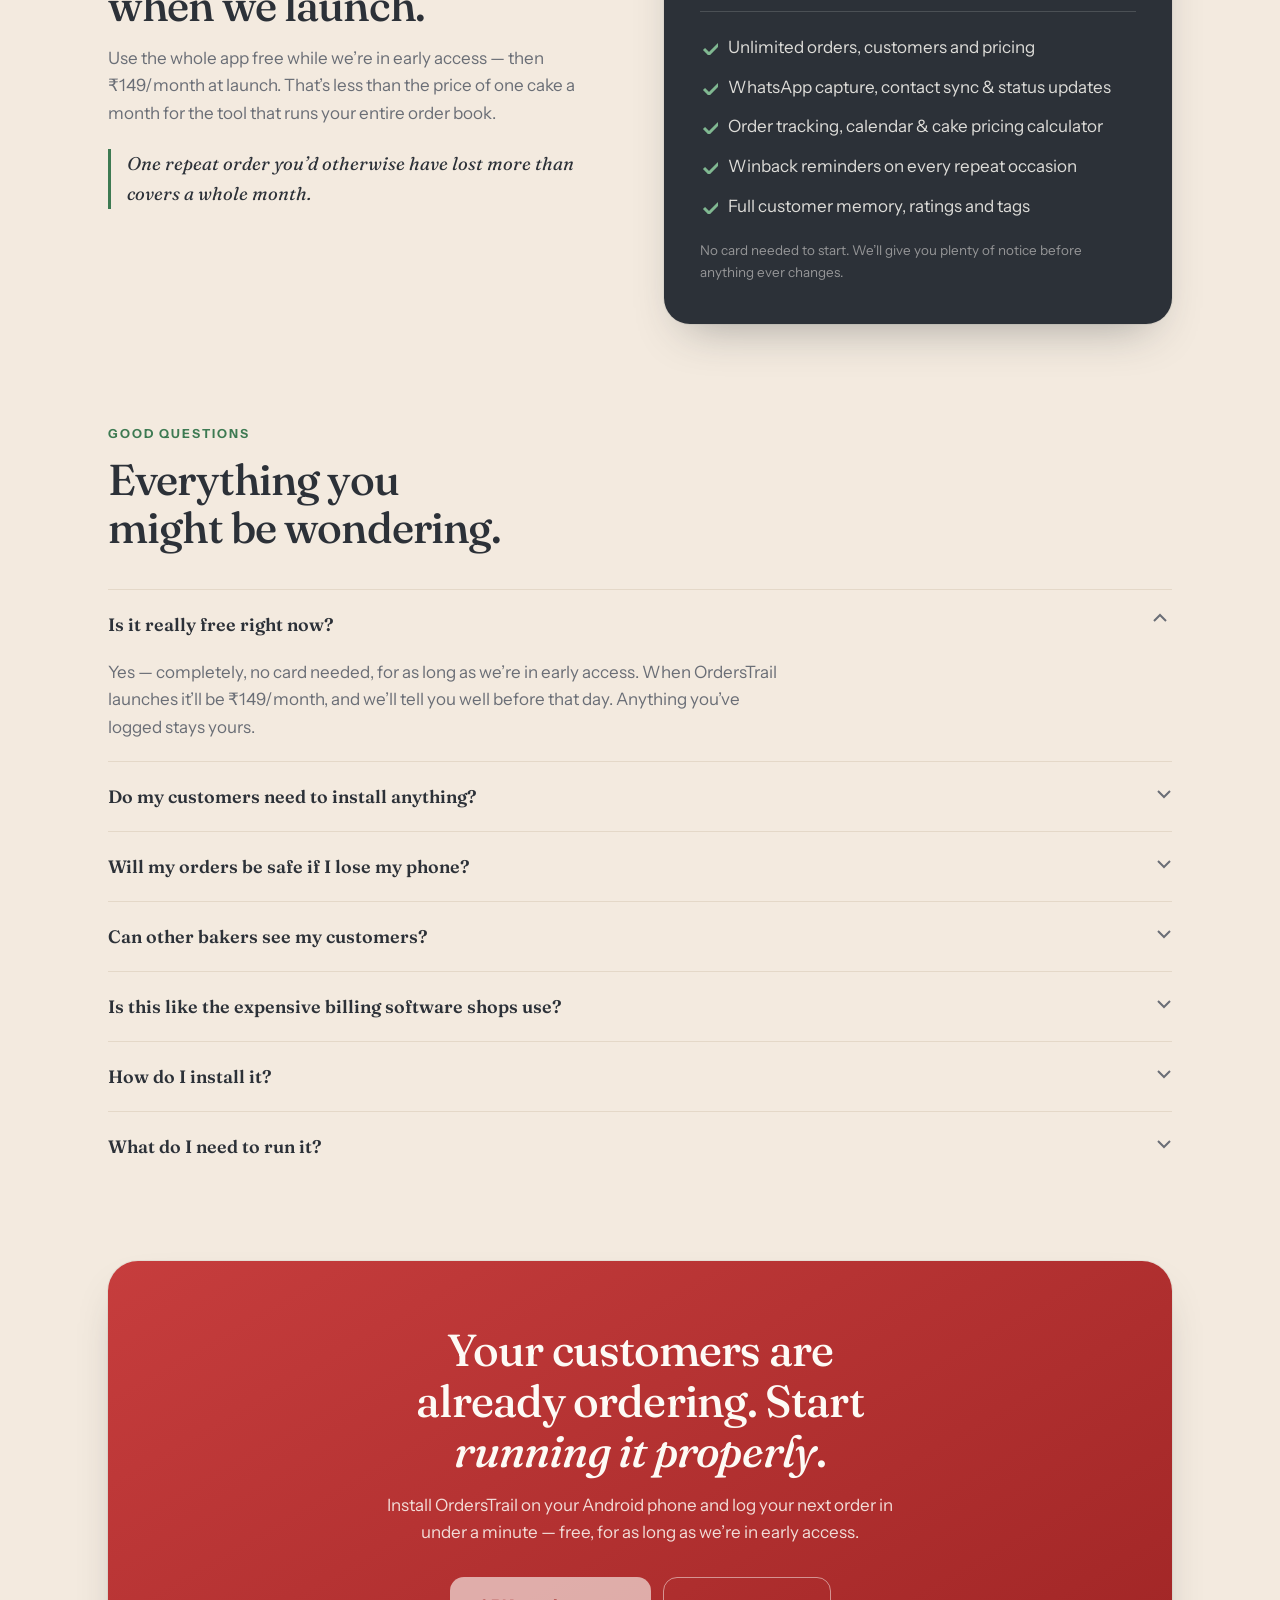
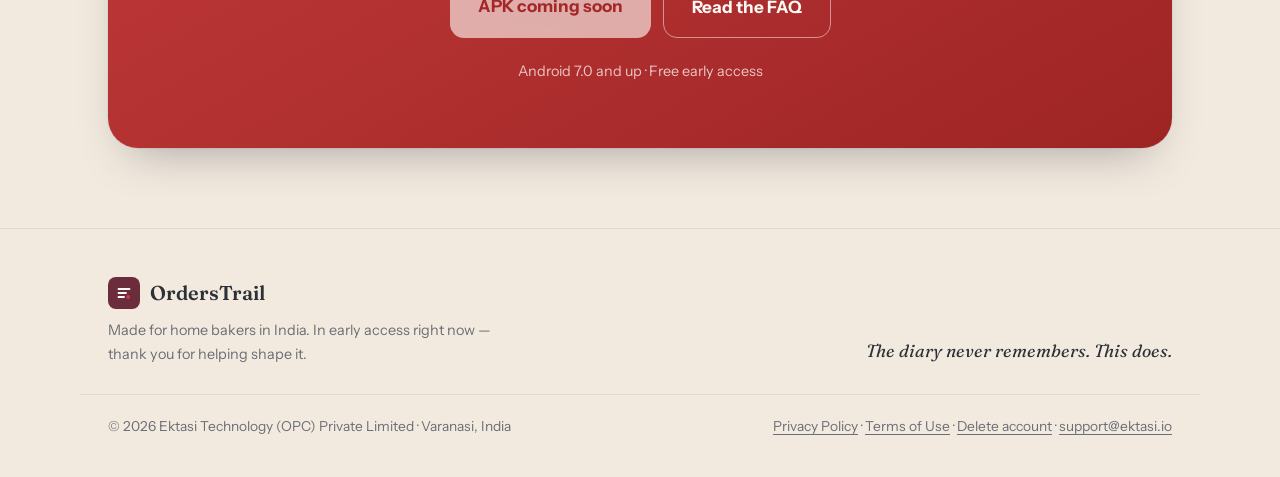
==== commit 7b7844d2: "Add legal pages, share preview image and sitemap Privacy Policy, Terms of Use and Delete account pag" ====
--- a/index.html
+++ b/index.html
@@ -12,7 +12,16 @@
 <meta property="og:site_name" content="OrdersTrail">
 <meta property="og:title" content="OrdersTrail — the complete order book for home bakers">
 <meta property="og:description" content="Take the order, price it, track it to the door, and never lose the customer. Free in early access for Android.">
-<meta name="twitter:card" content="summary">
+<meta property="og:url" content="https://orderstrail.in/">
+<meta property="og:locale" content="en_IN">
+<meta property="og:image" content="https://orderstrail.in/og-image.png">
+<meta property="og:image:type" content="image/png">
+<meta property="og:image:width" content="1200">
+<meta property="og:image:height" content="630">
+<meta property="og:image:alt" content="OrdersTrail: take the order, price it, track it, and never lose the customer. Free in early access for Android.">
+<meta name="twitter:card" content="summary_large_image">
+<meta name="twitter:image" content="https://orderstrail.in/og-image.png">
+<link rel="canonical" href="https://orderstrail.in/">
 <link rel="preconnect" href="https://fonts.googleapis.com">
 <link rel="preconnect" href="https://fonts.gstatic.com" crossorigin>
 <link href="https://fonts.googleapis.com/css2?family=Fraunces:ital,opsz,wght@0,9..144,400..700;1,9..144,400..600&family=Instrument+Sans:ital,wght@0,400..700;1,400..600&display=swap" rel="stylesheet">
@@ -169,6 +178,8 @@
   .foot-in p{color:var(--muted);font-size:.9rem;max-width:42ch;margin-top:10px}
   .foot-tag{font-family:"Fraunces",serif;font-style:italic;font-size:1.1rem}
   .foot-legal{display:flex;justify-content:space-between;flex-wrap:wrap;gap:12px;margin-top:28px;padding-top:20px;border-top:1px solid var(--line);color:var(--muted);font-size:.86rem}
+  .foot-links a{text-decoration:underline;text-underline-offset:3px}
+  .foot-links a:hover{color:var(--ink)}
 
   @media(max-width:860px){
     .nav-links{display:none}
@@ -477,7 +488,8 @@
     <div class="foot-tag">The diary never remembers. This does.</div>
   </div>
   <div class="wrap foot-legal">
-    <span>© 2026 Ektasi Technology (OPC) Private Limited</span>
+    <span>© 2026 Ektasi Technology (OPC) Private Limited · Varanasi, India</span>
+    <span class="foot-links"><a href="/privacy/">Privacy Policy</a> · <a href="/terms/">Terms of Use</a> · <a href="/delete-account/">Delete account</a> · <a href="mailto:support@ektasi.io">support@ektasi.io</a></span>
   </div>
 </footer>
 
